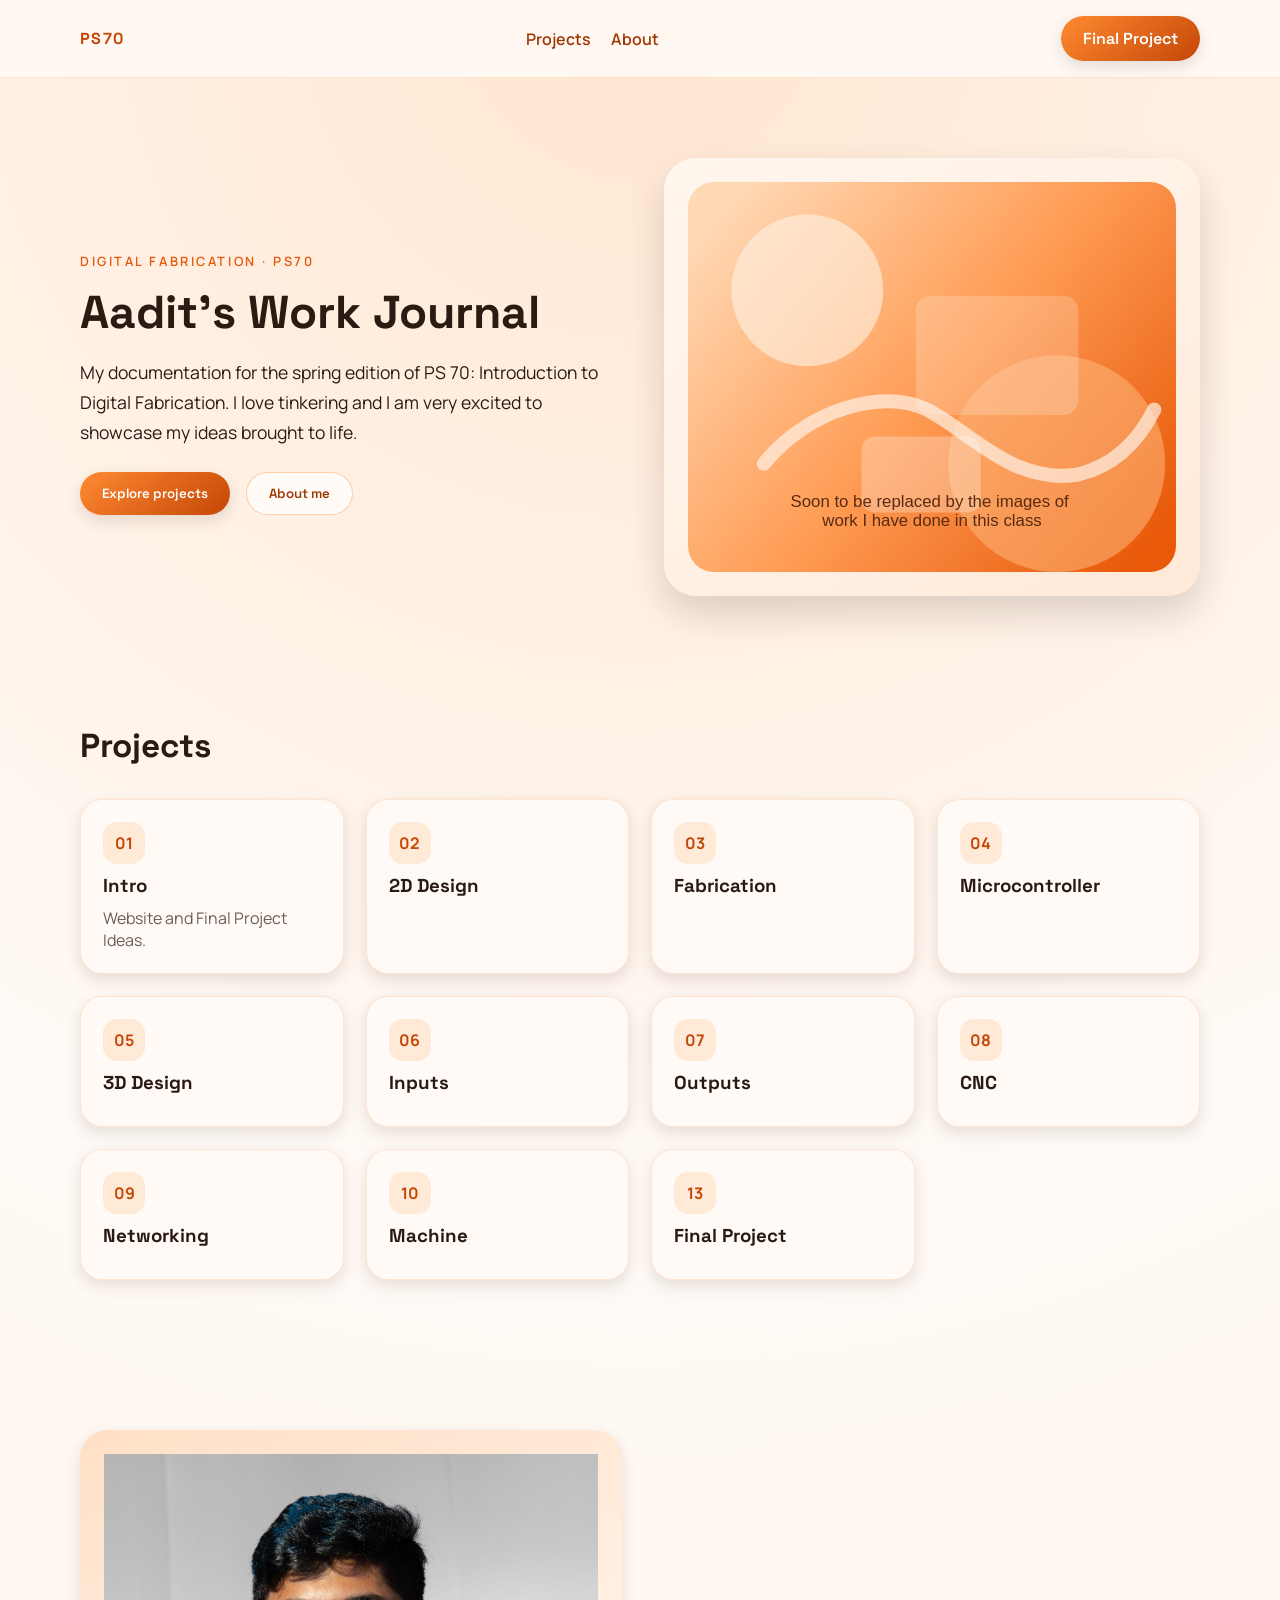
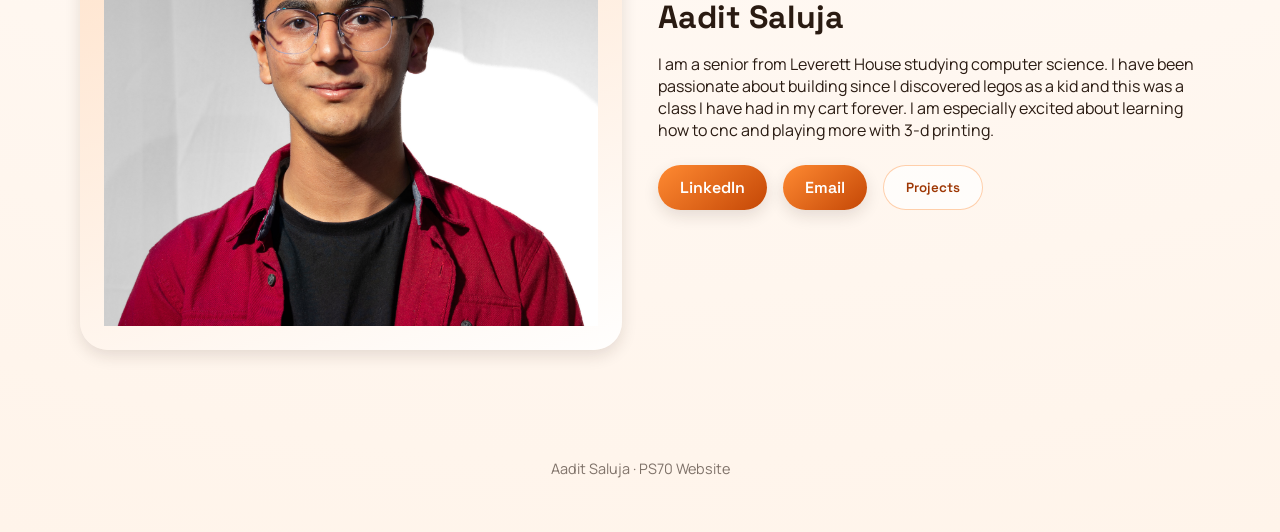
==== index.html @ 1aef9e7d "Week 1 Hand In" ====
<!doctype html>
<html lang="en">
  <head>
    <meta charset="UTF-8" />
    <meta name="viewport" content="width=device-width, initial-scale=1" />
    <title>PS70 Portfolio</title>
    <link rel="stylesheet" href="styles.css" />
  </head>
  <body>
    <header class="site-header">
      <div class="container header-inner">
        <div class="logo">PS70</div>
        <nav class="nav">
          <a href="#projects">Projects</a>
          <a href="#about">About</a>
          <!-- <a href="#contact">Contact</a> -->
        </nav>
        <a class="btn btn-solid" type="button" href="13_finalproject/index.html">Final Project</a>
      </div>
    </header>

    <main>
      <section class="hero" id="top">
        <div class="container hero-grid">
          <div class="hero-copy" data-animate>
            <p class="eyebrow">Digital Fabrication · PS70</p>
            <h1>Aadit's Work Journal</h1>
            <p class="lead">
              My documentation for the spring edition of PS 70: Introduction to Digital Fabrication. I love tinkering and I am very excited to showcase my ideas brought to life.
            </p>
            <div class="hero-actions">
              <button class="btn btn-solid" type="button" data-scroll="#projects">Explore projects</button>
              <button class="btn btn-ghost" type="button" data-scroll="#about">About me</button>
            </div>
          </div>
          <div class="hero-media" data-animate>
            <img src="assets/hero.svg" alt="Abstract orange hero artwork" />
          </div>
        </div>
      </section>

      <section class="projects" id="projects">
        <div class="container">
          <div class="section-title" data-animate>
            <h2>Projects</h2>
            <!-- <p>Each project page contains reproducible ...</p> -->
          </div>
          <div class="project-grid">
            <a class="project-card" href="01_intro/index.html" data-animate>
              <span class="tag">01</span>
              <h3>Intro</h3>
              <p>Website and Final Project Ideas.</p>
            </a>
            <a class="project-card" href="02_2Ddesign/index.html" data-animate>
              <span class="tag">02</span>
              <h3>2D Design</h3>
              <p></p>
            </a>
            <a class="project-card" href="03_fabrication/index.html" data-animate>
              <span class="tag">03</span>
              <h3>Fabrication</h3>
              <p></p>
            </a>
            <a class="project-card" href="04_microcontroller/index.html" data-animate>
              <span class="tag">04</span>
              <h3>Microcontroller</h3>
              <p></p>
            </a>
            <a class="project-card" href="05_3Ddesign/index.html" data-animate>
              <span class="tag">05</span>
              <h3>3D Design</h3>
              <p></p>
            </a>
            <a class="project-card" href="06_inputs/index.html" data-animate>
              <span class="tag">06</span>
              <h3>Inputs</h3>
              <p></p>
            </a>
            <a class="project-card" href="07_outputs/index.html" data-animate>
              <span class="tag">07</span>
              <h3>Outputs</h3>
              <p></p>
            </a>
            <a class="project-card" href="08_cnc/index.html" data-animate>
              <span class="tag">08</span>
              <h3>CNC</h3>
              <p></p>
            </a>
            <a class="project-card" href="09_networking/index.html" data-animate>
              <span class="tag">09</span>
              <h3>Networking</h3>
              <p></p>
            </a>
            <a class="project-card" href="10_machine/index.html" data-animate>
              <span class="tag">10</span>
              <h3>Machine</h3>
              <p></p>
            </a>
            <a class="project-card" href="13_finalproject/index.html" data-animate>
              <span class="tag">13</span>
              <h3>Final Project</h3>
              <p></p>
            </a>
          </div>
        </div>
      </section>

      <section class="about" id="about">
        <div class="container about-grid">
          <div class="about-media" data-animate>
            <img src="assets/Test.jpg" alt="Portrait placeholder" />
          </div>
          <div class="about-copy" data-animate>
            <h2>Aadit Saluja</h2>
            <!-- <p class="role">Designer · Builder · Storyteller</p> -->
            <p>
              I am a senior from Leverett House studying computer science. I have been passionate about building since I discovered legos as a kid and this was a class I have had in my cart forever. I am especially excited about learning how to cnc and playing more with 3-d printing.
            </p>
            <div class="about-actions">
              <a class="btn btn-solid" href="https://www.linkedin.com/in/aadit-saluja/" target="_blank" rel="noreferrer">LinkedIn</a>
              <a class="btn btn-solid" href="mailto:aaditsaluja@college.harvard.edu">Email</a>
              <button class="btn btn-ghost" type="button" data-scroll="#projects">Projects</button>
            </div>
          </div>
        </div>
      </section>

      <!-- <section class="contact" id="contact">
        <div class="container contact-card" data-animate>
          <div>
            <h2>Let’s collaborate</h2>
            <p>Reach out for feedback, collaboration, or project ideas.</p>
          </div>
          <div class="contact-actions">
            <a class="btn btn-solid" href="aaditsaluja@college.harvard.edu">Email</a>
            <a class="btn btn-ghost" href="#top">Back to top</a>
          </div>
        </div>
      </section>
    </main> -->

    <footer class="site-footer">
      <div class="container">
        <p>Aadit Saluja · PS70 Website</p>
      </div>
    </footer>

    <script src="script.js"></script>
  </body>
</html>
---- styles.css ----
@import url("https://fonts.googleapis.com/css2?family=Manrope:wght@300;400;600;700&family=Space+Grotesk:wght@400;600;700&display=swap");

*,
*::before,
*::after {
  box-sizing: border-box;
}

:root {
  --orange-25: #fff6ed;
  --orange-50: #ffe5d2;
  --orange-100: #ffc89b;
  --orange-200: #ffa664;
  --orange-300: #ff8a32;
  --orange-400: #f66d14;
  --orange-500: #e8580a;
  --orange-600: #c44706;
  --orange-700: #9e3704;
  --contrast: #1b5b78;
  --ink: #2a1b12;
  --surface: #fffaf6;
  --shadow-1: 0 6px 16px rgba(42, 27, 18, 0.12);
  --shadow-2: 0 18px 36px rgba(42, 27, 18, 0.16);
}

html {
  scroll-behavior: smooth;
}

body {
  margin: 0;
  font-family: "Manrope", "Segoe UI", sans-serif;
  color: var(--ink);
  background: radial-gradient(circle at top, #ffe6d1 0%, #fffaf6 55%, #fff4ea 100%);
}

img {
  max-width: 100%;
  display: block;
}

a {
  text-decoration: none;
  color: inherit;
}

.container {
  width: min(1120px, 92vw);
  margin: 0 auto;
}

.site-header {
  position: sticky;
  top: 0;
  z-index: 10;
  backdrop-filter: blur(12px);
  background: rgba(255, 250, 246, 0.85);
  border-bottom: 1px solid rgba(255, 138, 50, 0.2);
}

.header-inner {
  display: flex;
  align-items: center;
  gap: 24px;
  justify-content: space-between;
  padding: 16px 0;
}

.logo {
  font-family: "Space Grotesk", sans-serif;
  font-weight: 700;
  letter-spacing: 0.08em;
  color: var(--orange-600);
}

.nav {
  display: flex;
  gap: 20px;
  font-weight: 600;
}

.nav a {
  color: var(--orange-700);
}

.btn {
  border: none;
  border-radius: 999px;
  padding: 12px 22px;
  font-weight: 600;
  font-family: "Space Grotesk", sans-serif;
  cursor: pointer;
  position: relative;
  overflow: hidden;
  transition: transform 0.2s ease, box-shadow 0.2s ease;
}

.btn-solid {
  background: linear-gradient(140deg, var(--orange-300), var(--orange-600));
  color: white;
  box-shadow: var(--shadow-1);
}

.btn-ghost {
  background: rgba(255, 255, 255, 0.7);
  color: var(--orange-700);
  border: 1px solid rgba(255, 138, 50, 0.4);
}

.btn:hover {
  transform: translateY(-2px);
  box-shadow: var(--shadow-2);
}

.hero {
  padding: 80px 0 40px;
}

.hero-grid {
  display: grid;
  grid-template-columns: repeat(auto-fit, minmax(280px, 1fr));
  align-items: center;
  gap: 48px;
}

.hero-copy h1 {
  font-family: "Space Grotesk", sans-serif;
  font-size: clamp(2.4rem, 3.6vw, 3.6rem);
  margin: 12px 0 16px;
}

.eyebrow {
  text-transform: uppercase;
  letter-spacing: 0.2em;
  font-size: 0.8rem;
  font-weight: 600;
  color: var(--orange-500);
}

.lead {
  font-size: 1.1rem;
  line-height: 1.7;
}

.hero-actions,
.about-actions,
.contact-actions {
  display: flex;
  flex-wrap: wrap;
  gap: 16px;
  margin-top: 24px;
}

.hero-media {
  background: linear-gradient(145deg, rgba(255, 255, 255, 0.6), rgba(255, 232, 214, 0.9));
  border-radius: 32px;
  padding: 24px;
  box-shadow: var(--shadow-2);
}

.projects {
  padding: 60px 0 80px;
}

.section-title h2 {
  font-family: "Space Grotesk", sans-serif;
  font-size: clamp(2rem, 2.6vw, 2.6rem);
  margin-bottom: 10px;
}

.section-title p {
  color: rgba(42, 27, 18, 0.7);
}

.project-grid {
  display: grid;
  grid-template-columns: repeat(auto-fit, minmax(220px, 1fr));
  gap: 22px;
  margin-top: 32px;
}

.project-card {
  background: var(--surface);
  border-radius: 22px;
  padding: 22px;
  box-shadow: var(--shadow-1);
  border: 1px solid rgba(255, 138, 50, 0.2);
  transition: transform 0.2s ease, box-shadow 0.2s ease;
  position: relative;
}

.project-card:hover {
  transform: translateY(-6px);
  box-shadow: var(--shadow-2);
}

.project-card h3 {
  font-family: "Space Grotesk", sans-serif;
  margin: 10px 0;
}

.project-card p {
  margin: 0;
  color: rgba(42, 27, 18, 0.7);
}

.tag {
  display: inline-flex;
  align-items: center;
  justify-content: center;
  width: 42px;
  height: 42px;
  border-radius: 14px;
  background: rgba(255, 138, 50, 0.15);
  font-weight: 700;
  color: var(--orange-600);
}

.about {
  padding: 70px 0;
}

.about-grid {
  display: grid;
  grid-template-columns: repeat(auto-fit, minmax(260px, 1fr));
  gap: 36px;
  align-items: center;
}

.about-media {
  background: linear-gradient(160deg, rgba(255, 200, 155, 0.5), rgba(255, 255, 255, 0.9));
  border-radius: 28px;
  padding: 24px;
  box-shadow: var(--shadow-1);
}

.about-copy h2 {
  font-family: "Space Grotesk", sans-serif;
  font-size: 2rem;
  margin-bottom: 8px;
}

.role {
  color: var(--contrast);
  font-weight: 600;
  letter-spacing: 0.05em;
}

.contact {
  padding: 60px 0 80px;
}

.contact-card {
  background: linear-gradient(130deg, rgba(255, 216, 180, 0.95), rgba(255, 240, 228, 0.95));
  border-radius: 28px;
  padding: 32px;
  display: flex;
  flex-wrap: wrap;
  gap: 24px;
  align-items: center;
  justify-content: space-between;
  box-shadow: var(--shadow-2);
}

.site-footer {
  padding: 24px 0 40px;
  text-align: center;
  font-size: 0.9rem;
  color: rgba(42, 27, 18, 0.6);
}

.project-hero {
  padding: 80px 0 40px;
  background: linear-gradient(120deg, rgba(255, 200, 155, 0.8), rgba(255, 250, 246, 0.95));
}

.project-hero h1 {
  font-family: "Space Grotesk", sans-serif;
  font-size: clamp(2.2rem, 3vw, 3.2rem);
  margin-bottom: 12px;
}

.project-content {
  padding: 40px 0 80px;
}

.info-grid {
  display: grid;
  grid-template-columns: repeat(auto-fit, minmax(240px, 1fr));
  gap: 22px;
}

.info-card {
  background: var(--surface);
  border-radius: 20px;
  padding: 20px;
  box-shadow: var(--shadow-1);
  border: 1px solid rgba(255, 138, 50, 0.2);
}

.info-card h3 {
  font-family: "Space Grotesk", sans-serif;
  margin-top: 0;
}

.blog-flow {
  line-height: 1.7;
  max-width: 820px;
}

.blog-flow h3,
.blog-flow h4 {
  font-family: "Space Grotesk", sans-serif;
  margin-top: 0;
}

.blog-links {
  display: flex;
  align-items: center;
  gap: 12px;
  margin: 4px 0 8px;
}

.icon-link {
  display: inline-flex;
  align-items: center;
  gap: 8px;
  font-weight: 600;
  color: var(--contrast);
}

.icon-link .material-symbols-rounded {
  font-size: 20px;
  line-height: 1;
}

.blog-meta {
  color: rgba(42, 27, 18, 0.6);
  font-size: 0.95rem;
  margin-top: -6px;
}

.blog-flow img {
  border-radius: 18px;
  margin: 12px 0;
}

.caption {
  color: rgba(42, 27, 18, 0.6);
  font-size: 0.9rem;
  margin-top: 0;
}

.video-embed {
  position: relative;
  width: 100%;
  padding-top: 56.25%;
  border-radius: 16px;
  overflow: hidden;
  background: rgba(255, 138, 50, 0.08);
  margin: 12px 0;
}

.video-embed iframe {
  position: absolute;
  inset: 0;
  width: 100%;
  height: 100%;
  border: 0;
}

.ripple {
  position: absolute;
  border-radius: 50%;
  transform: scale(0);
  animation: ripple 0.6s linear;
  background-color: rgba(255, 255, 255, 0.55);
  pointer-events: none;
}

[data-animate] {
  opacity: 0;
  transform: translateY(18px);
  transition: opacity 0.6s ease, transform 0.6s ease;
}

[data-animate].in-view {
  opacity: 1;
  transform: translateY(0);
}

@keyframes ripple {
  to {
    transform: scale(4);
    opacity: 0;
  }
}

@media (max-width: 820px) {
  .nav {
    display: none;
  }

  .hero {
    padding-top: 56px;
  }
}

@media (prefers-reduced-motion: reduce) {
  *,
  *::before,
  *::after {
    animation-duration: 0.01ms !important;
    animation-iteration-count: 1 !important;
    transition-duration: 0.01ms !important;
  }
}
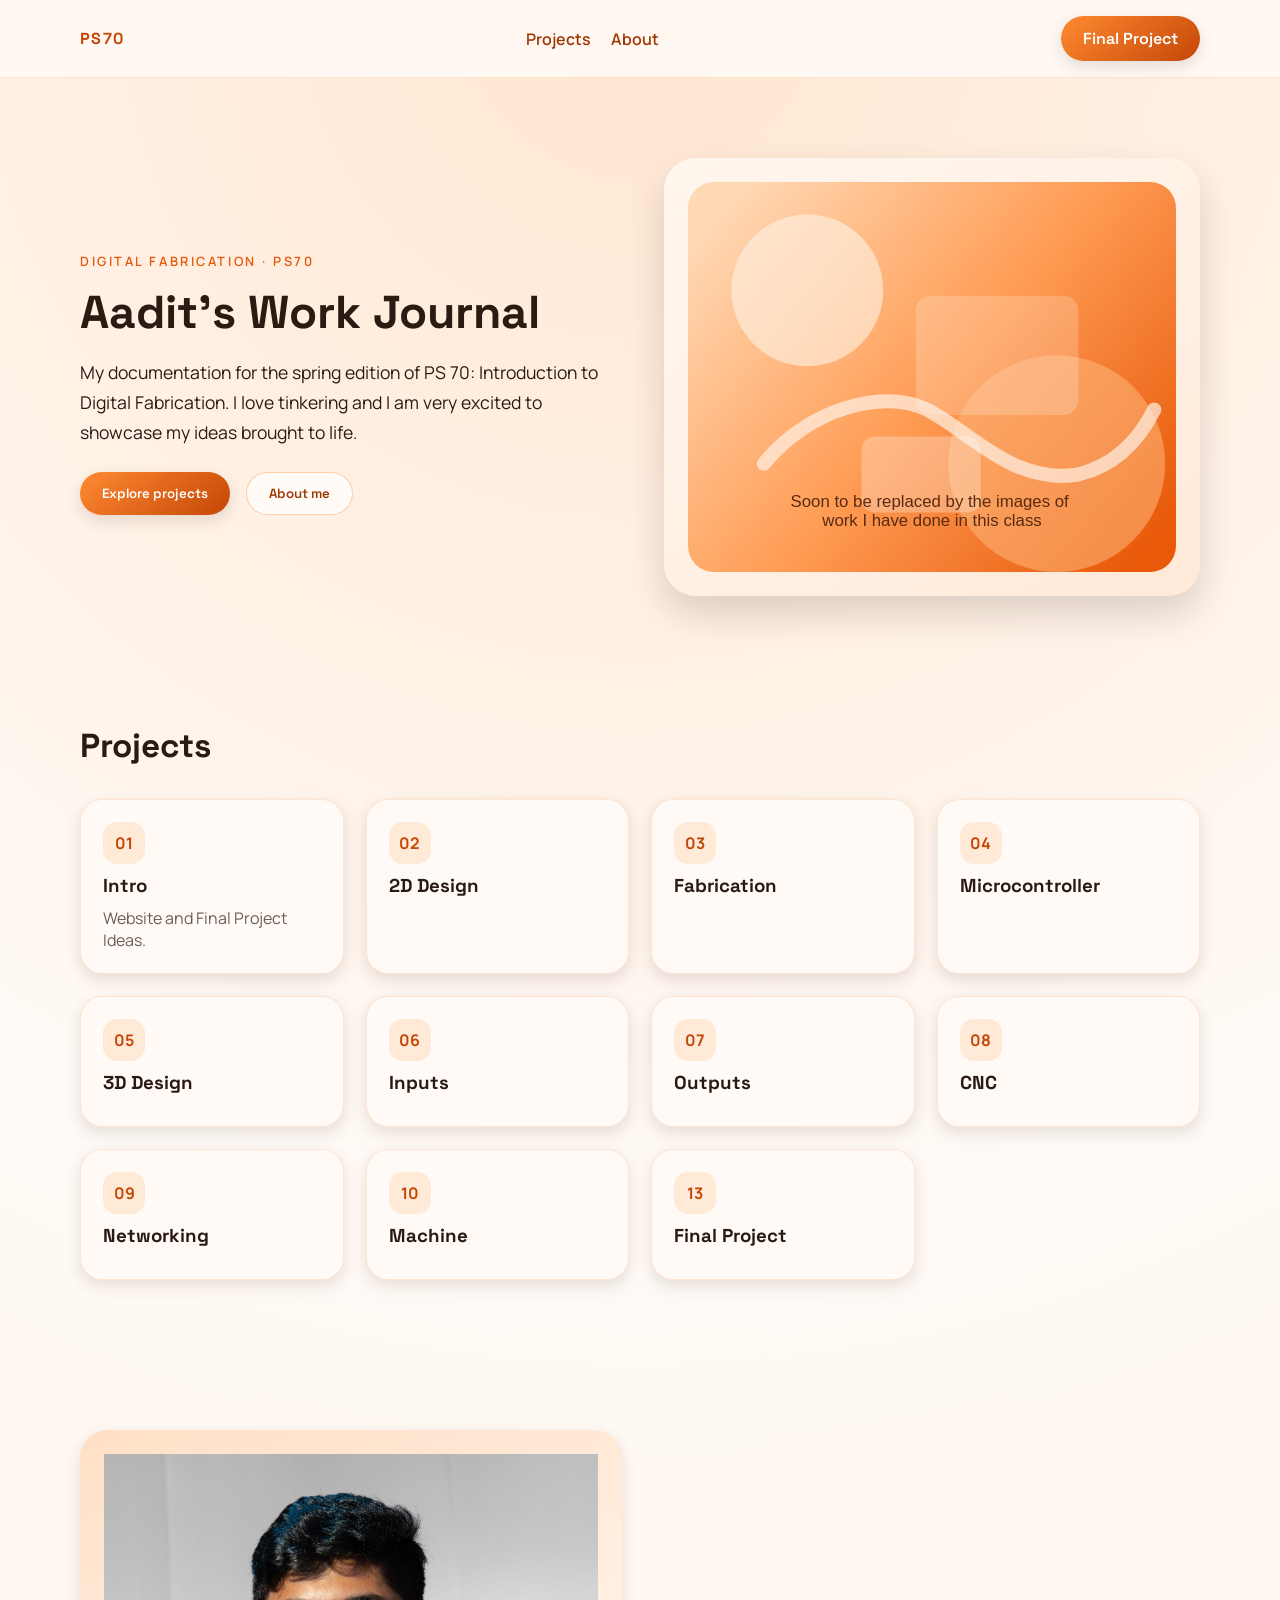
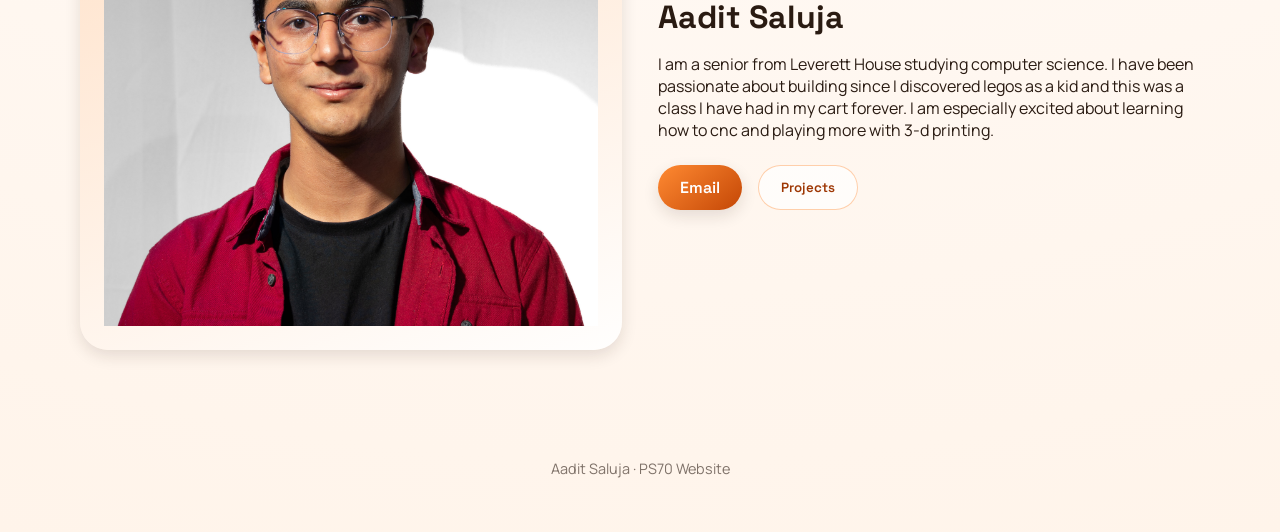
==== commit b930e0da: "update" ====
--- a/index.html
+++ b/index.html
@@ -117,7 +117,7 @@
               I am a senior from Leverett House studying computer science. I have been passionate about building since I discovered legos as a kid and this was a class I have had in my cart forever. I am especially excited about learning how to cnc and playing more with 3-d printing.
             </p>
             <div class="about-actions">
-              <a class="btn btn-solid" href="https://www.linkedin.com/in/aadit-saluja/" target="_blank" rel="noreferrer">LinkedIn</a>
+              <!-- <a class="btn btn-solid" href="https://www.linkedin.com/in/aadit-saluja/" target="_blank" rel="noreferrer">LinkedIn</a> -->
               <a class="btn btn-solid" href="mailto:aaditsaluja@college.harvard.edu">Email</a>
               <button class="btn btn-ghost" type="button" data-scroll="#projects">Projects</button>
             </div>
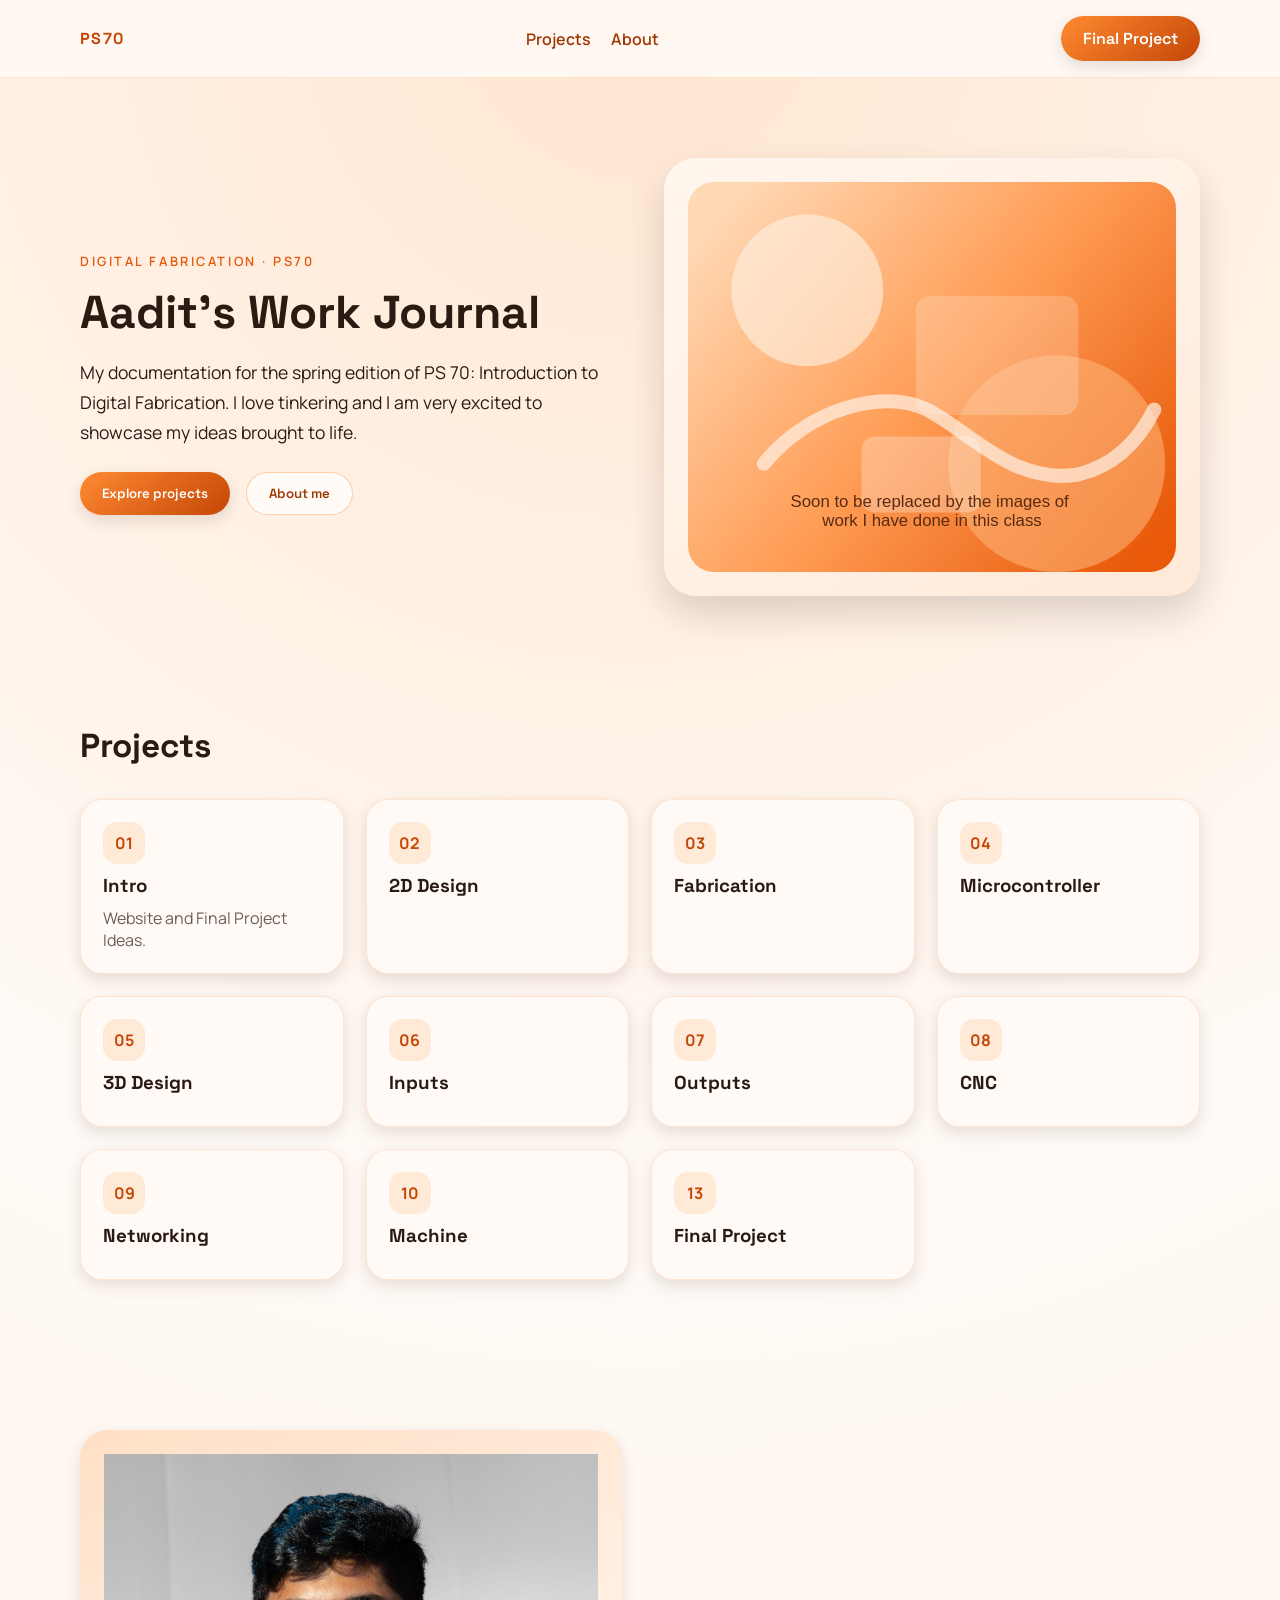
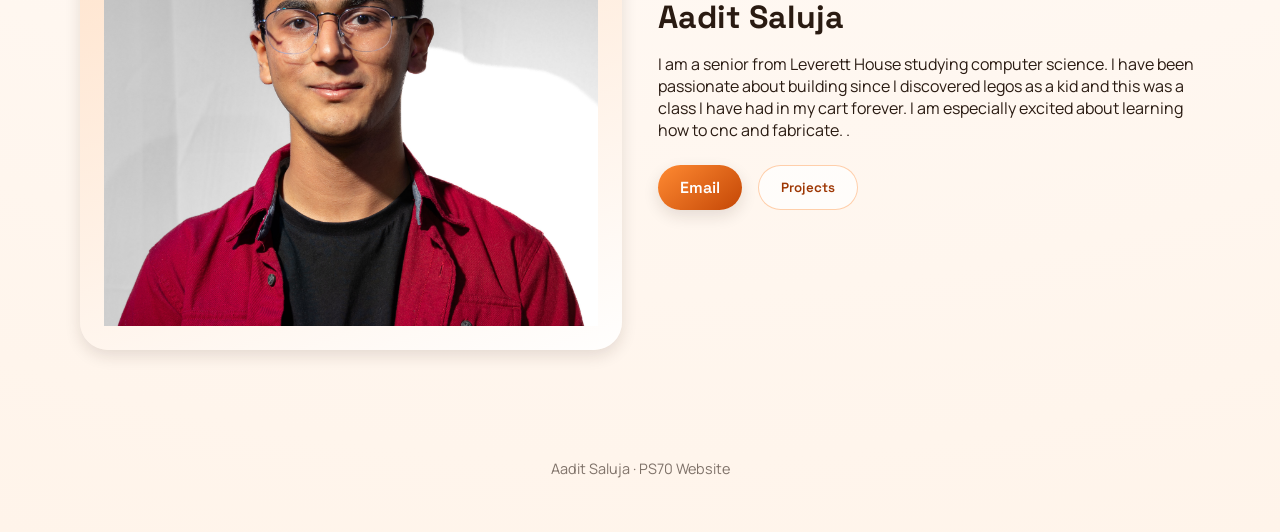
==== commit 360bd133: "Test" ====
--- a/index.html
+++ b/index.html
@@ -114,7 +114,7 @@
             <h2>Aadit Saluja</h2>
             <!-- <p class="role">Designer · Builder · Storyteller</p> -->
             <p>
-              I am a senior from Leverett House studying computer science. I have been passionate about building since I discovered legos as a kid and this was a class I have had in my cart forever. I am especially excited about learning how to cnc and playing more with 3-d printing.
+              I am a senior from Leverett House studying computer science. I have been passionate about building since I discovered legos as a kid and this was a class I have had in my cart forever. I am especially excited about learning how to cnc and fabricate. .
             </p>
             <div class="about-actions">
               <!-- <a class="btn btn-solid" href="https://www.linkedin.com/in/aadit-saluja/" target="_blank" rel="noreferrer">LinkedIn</a> -->
@@ -139,6 +139,7 @@
       </section>
     </main> -->
 
+
     <footer class="site-footer">
       <div class="container">
         <p>Aadit Saluja · PS70 Website</p>
--- a/styles.css
+++ b/styles.css
@@ -369,6 +369,37 @@
   border: 0;
 }
 
+.stl-viewer {
+  background: rgba(255, 255, 255, 0.6);
+  border-radius: 24px;
+  padding: 16px;
+  border: 1px solid rgba(255, 138, 50, 0.25);
+  box-shadow: var(--shadow-1);
+}
+
+.stl-viewer canvas {
+  width: 100%;
+  min-height: 360px;
+  display: block;
+  border-radius: 18px;
+}
+
+.simple-gallery {
+  display: grid;
+  grid-template-columns: repeat(auto-fit, minmax(180px, 1fr));
+  gap: 16px;
+}
+
+.simple-gallery img {
+  width: 100%;
+  height: 100%;
+  display: block;
+  object-fit: cover;
+  border-radius: 18px;
+  box-shadow: var(--shadow-1);
+  background: rgba(255, 255, 255, 0.5);
+}
+
 .ripple {
   position: absolute;
   border-radius: 50%;
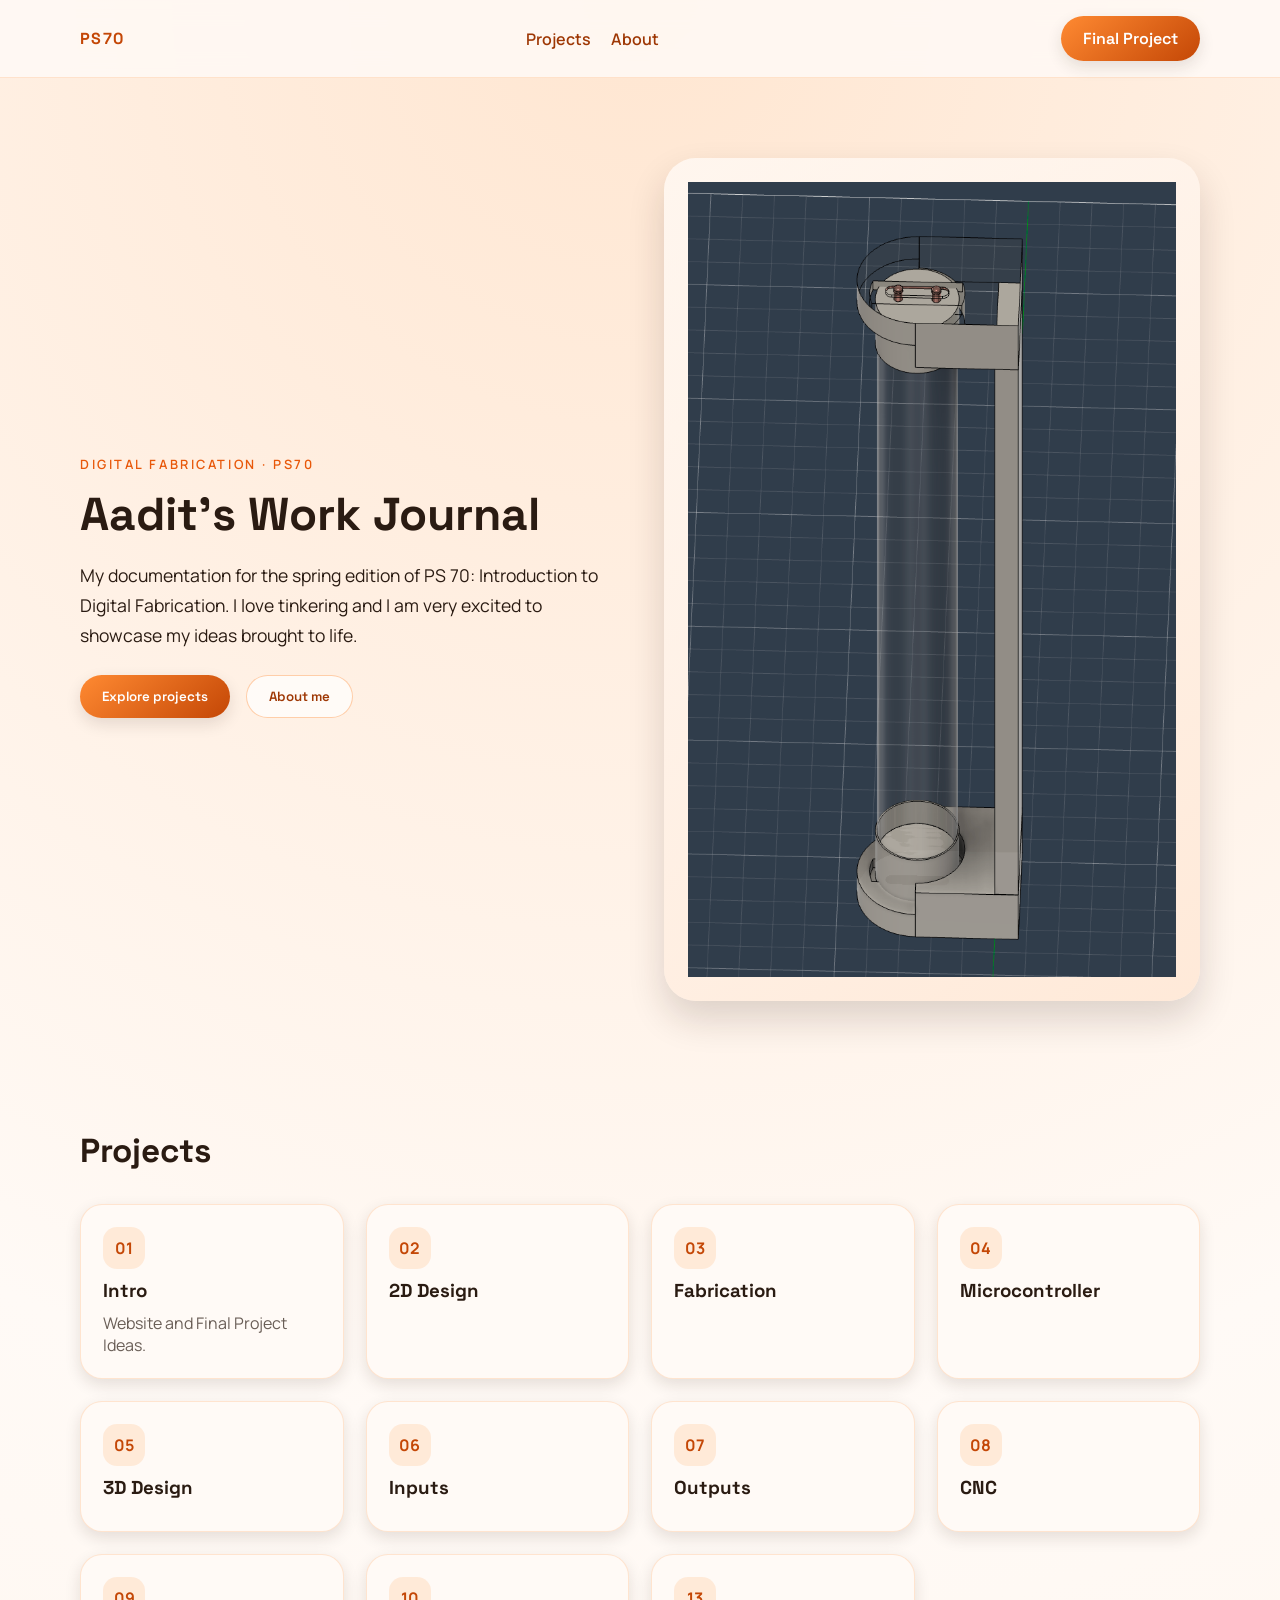
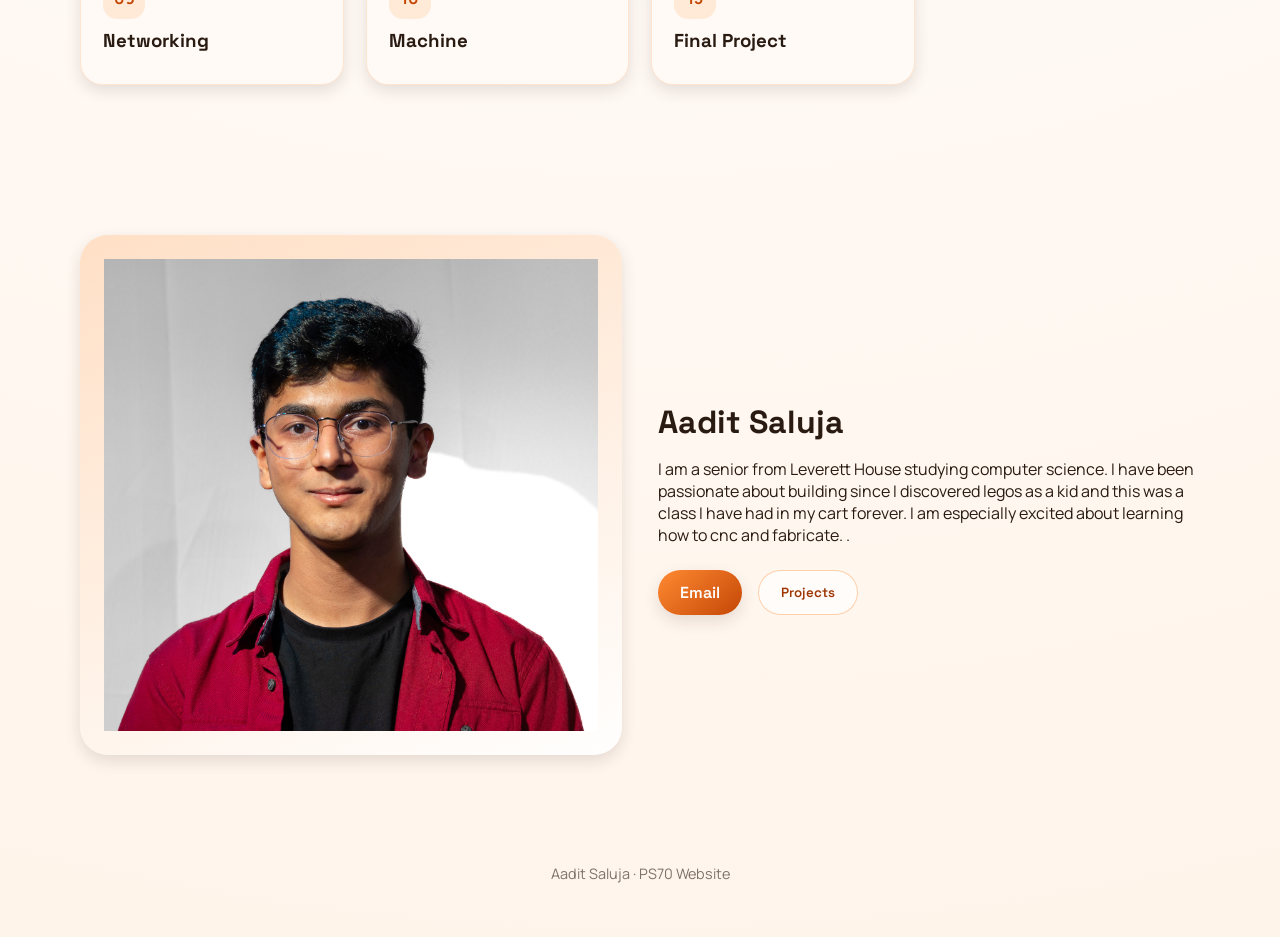
==== commit 89b02a71: "Update" ====
--- a/index.html
+++ b/index.html
@@ -34,7 +34,7 @@
             </div>
           </div>
           <div class="hero-media" data-animate>
-            <img src="assets/hero.svg" alt="Abstract orange hero artwork" />
+            <img src="assets/assm.png" alt="Abstract orange hero artwork" />
           </div>
         </div>
       </section>
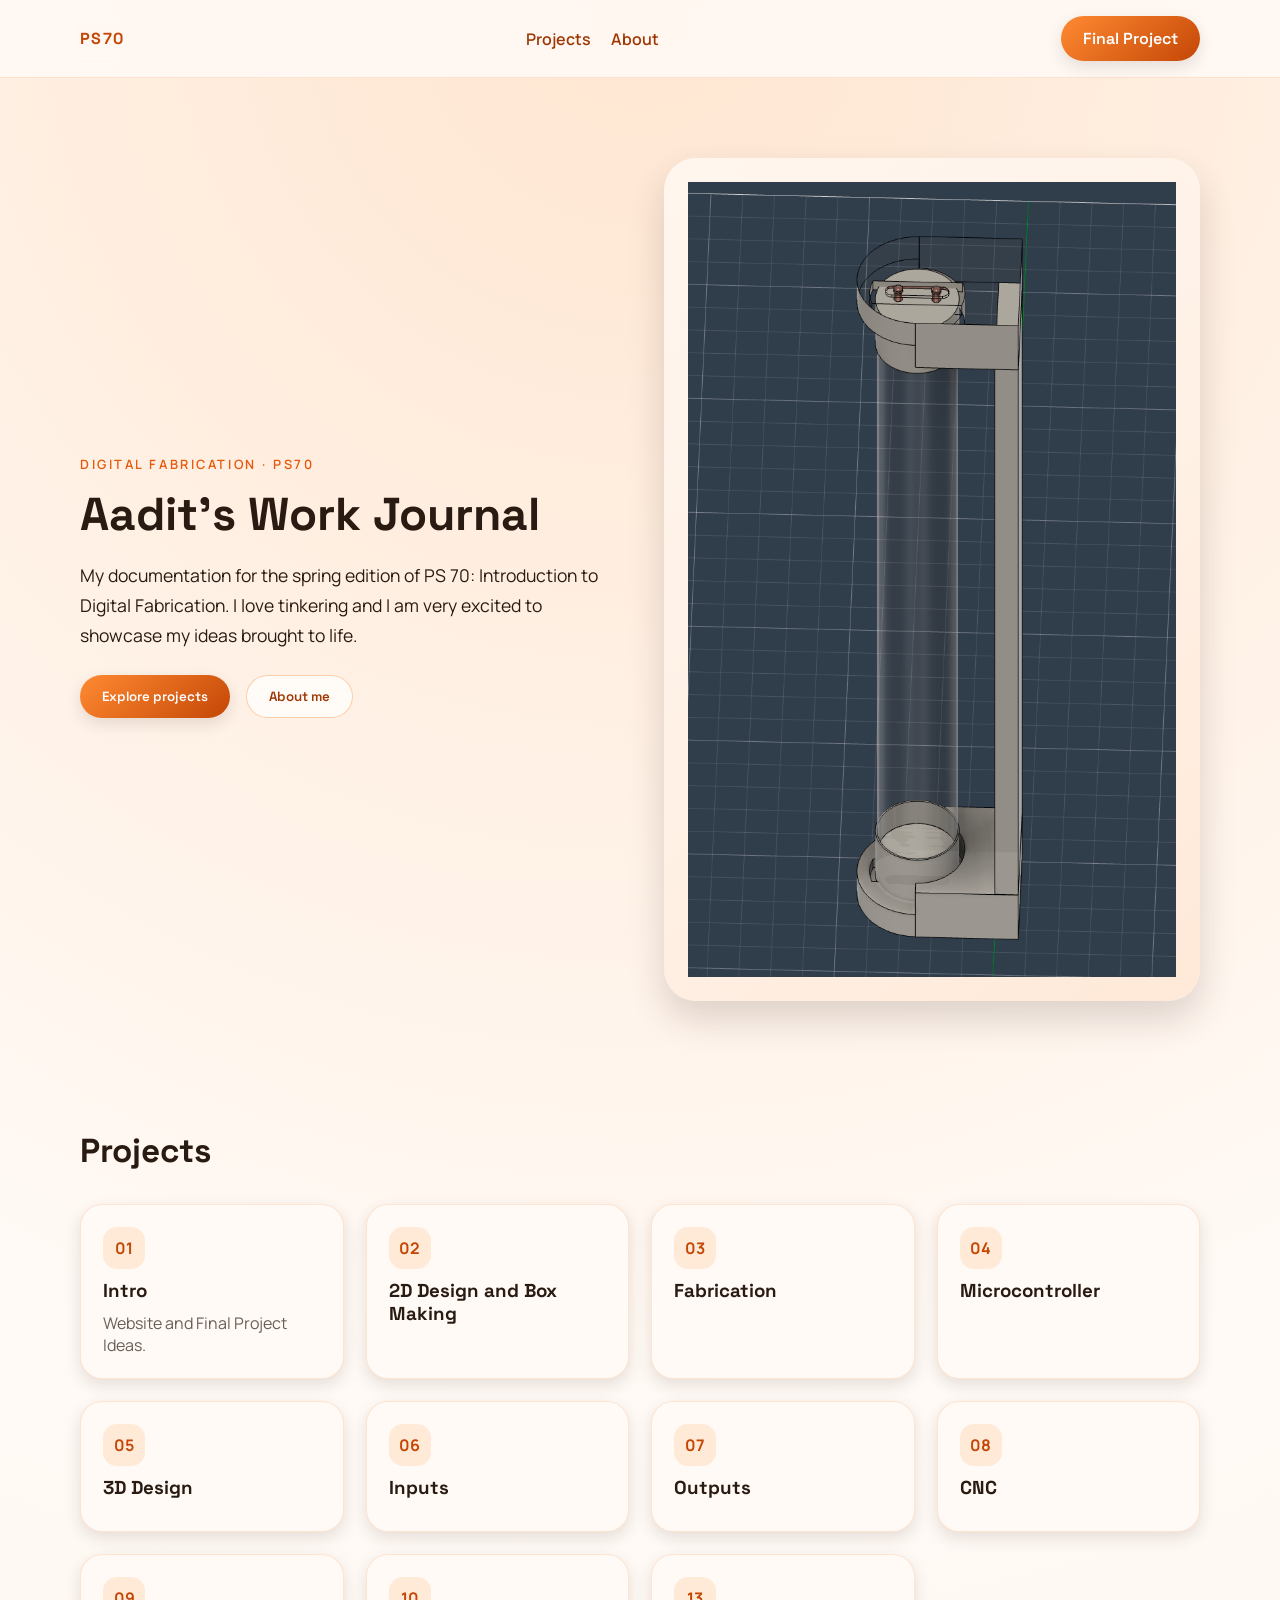
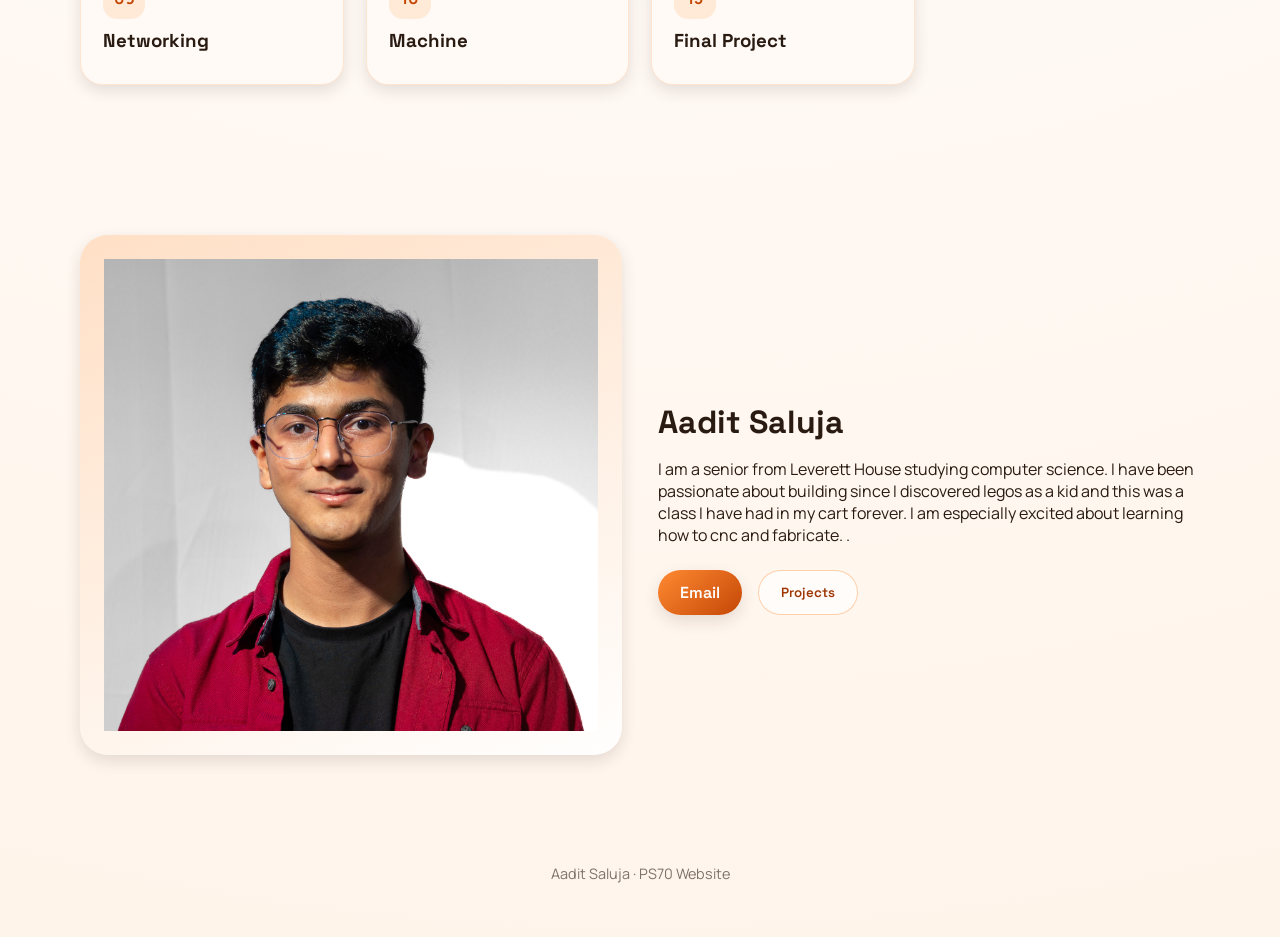
==== commit faa331d6: "content" ====
--- a/index.html
+++ b/index.html
@@ -53,7 +53,7 @@
             </a>
             <a class="project-card" href="02_2Ddesign/index.html" data-animate>
               <span class="tag">02</span>
-              <h3>2D Design</h3>
+              <h3>2D Design and Box Making</h3>
               <p></p>
             </a>
             <a class="project-card" href="03_fabrication/index.html" data-animate>
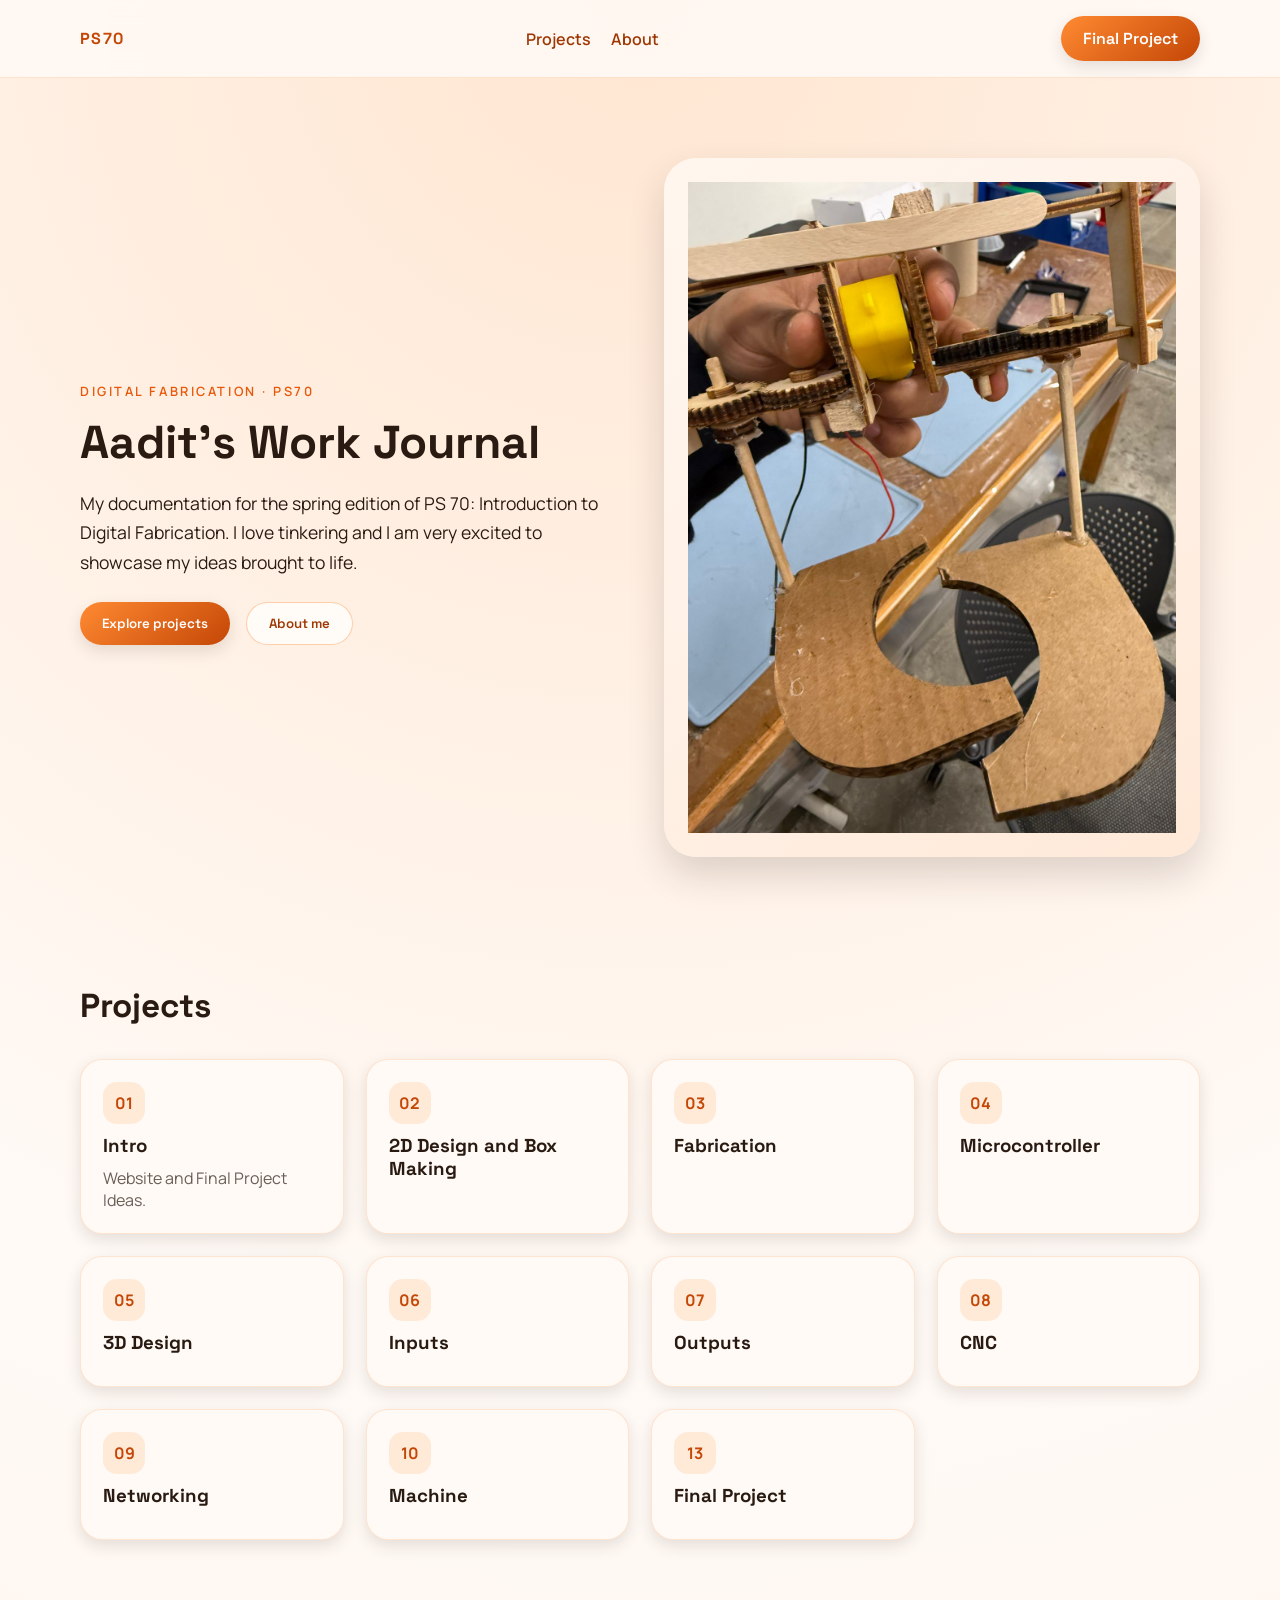
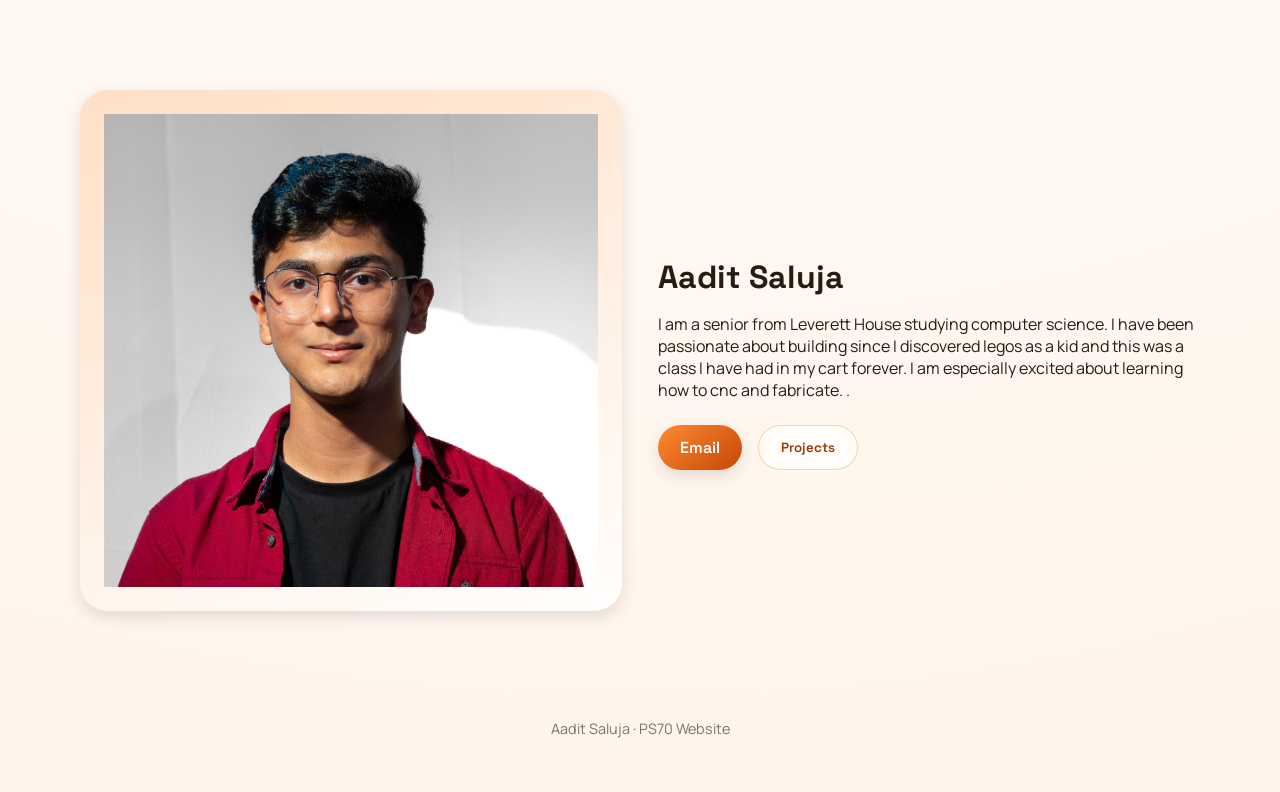
==== commit b10b9566: "Week 3 WIP: Text" ====
--- a/index.html
+++ b/index.html
@@ -34,7 +34,7 @@
             </div>
           </div>
           <div class="hero-media" data-animate>
-            <img src="assets/assm.png" alt="Abstract orange hero artwork" />
+            <img src="assets/newhero.jpeg" alt="Abstract orange hero artwork" />
           </div>
         </div>
       </section>
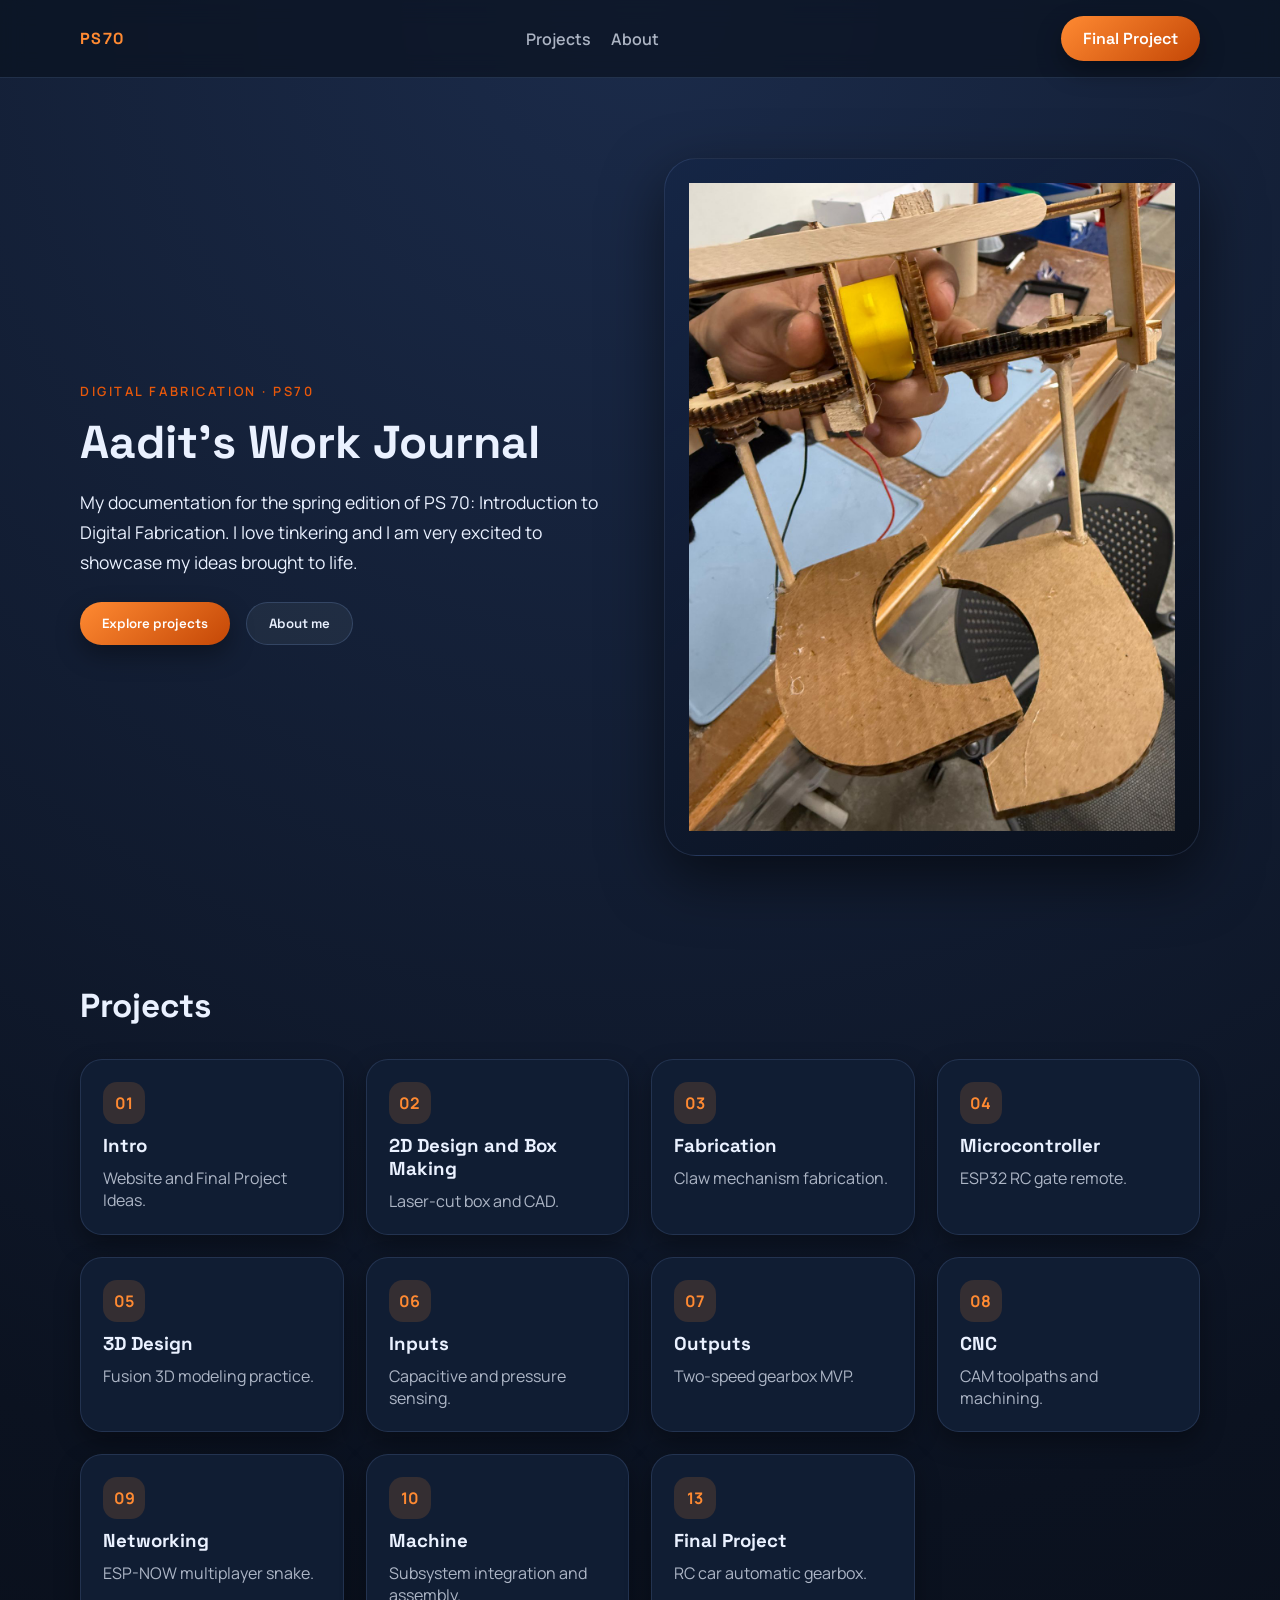
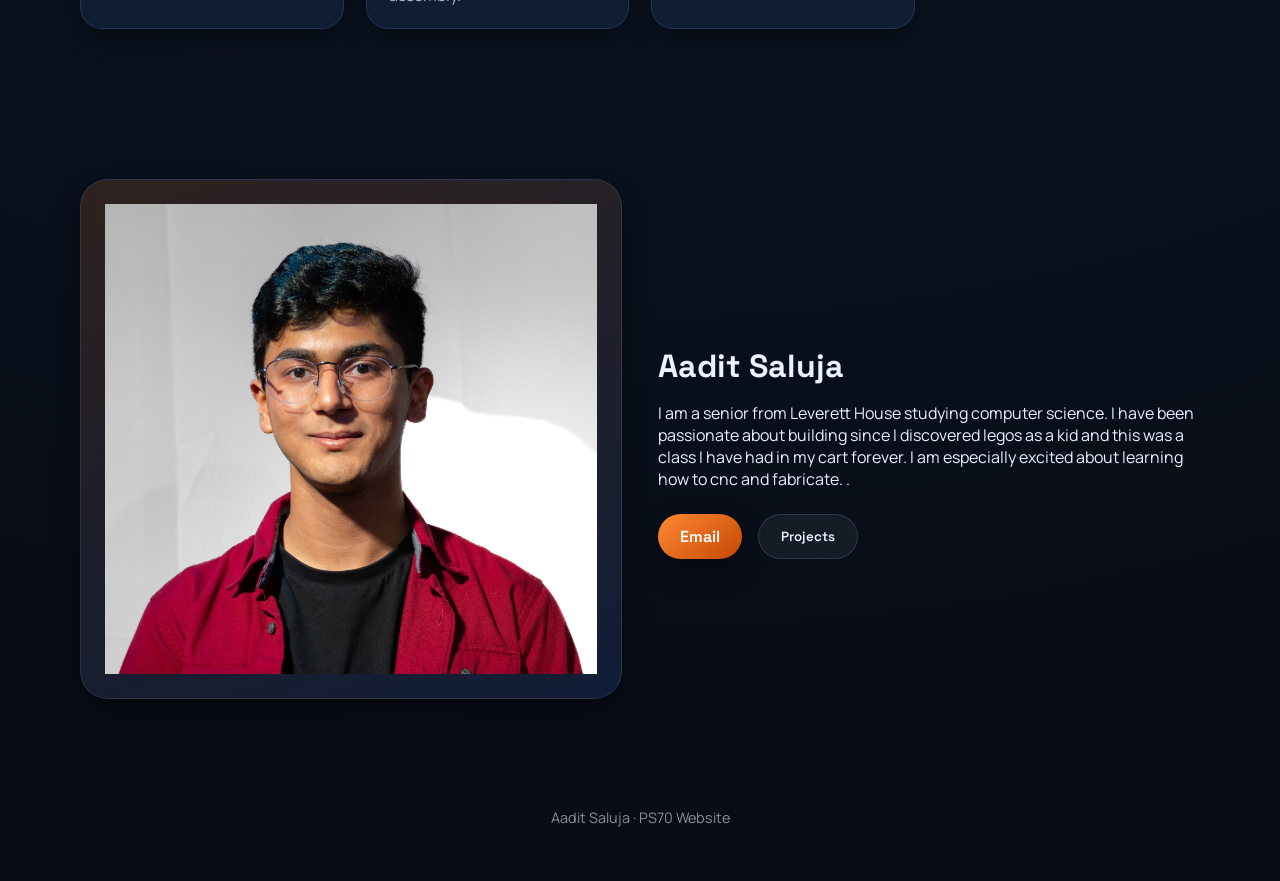
==== commit d15d425a: "colour theme change" ====
--- a/index.html
+++ b/index.html
@@ -54,52 +54,52 @@
             <a class="project-card" href="02_2Ddesign/index.html" data-animate>
               <span class="tag">02</span>
               <h3>2D Design and Box Making</h3>
-              <p></p>
+              <p>Laser-cut box and CAD.</p>
             </a>
             <a class="project-card" href="03_fabrication/index.html" data-animate>
               <span class="tag">03</span>
               <h3>Fabrication</h3>
-              <p></p>
+              <p>Claw mechanism fabrication.</p>
             </a>
             <a class="project-card" href="04_microcontroller/index.html" data-animate>
               <span class="tag">04</span>
               <h3>Microcontroller</h3>
-              <p></p>
+              <p>ESP32 RC gate remote.</p>
             </a>
             <a class="project-card" href="05_3Ddesign/index.html" data-animate>
               <span class="tag">05</span>
               <h3>3D Design</h3>
-              <p></p>
+              <p>Fusion 3D modeling practice.</p>
             </a>
             <a class="project-card" href="06_inputs/index.html" data-animate>
               <span class="tag">06</span>
               <h3>Inputs</h3>
-              <p></p>
+              <p>Capacitive and pressure sensing.</p>
             </a>
             <a class="project-card" href="07_outputs/index.html" data-animate>
               <span class="tag">07</span>
               <h3>Outputs</h3>
-              <p></p>
+              <p>Two-speed gearbox MVP.</p>
             </a>
             <a class="project-card" href="08_cnc/index.html" data-animate>
               <span class="tag">08</span>
               <h3>CNC</h3>
-              <p></p>
+              <p>CAM toolpaths and machining.</p>
             </a>
             <a class="project-card" href="09_networking/index.html" data-animate>
               <span class="tag">09</span>
               <h3>Networking</h3>
-              <p></p>
+              <p>ESP-NOW multiplayer snake.</p>
             </a>
             <a class="project-card" href="10_machine/index.html" data-animate>
               <span class="tag">10</span>
               <h3>Machine</h3>
-              <p></p>
+              <p>Subsystem integration and assembly.</p>
             </a>
             <a class="project-card" href="13_finalproject/index.html" data-animate>
               <span class="tag">13</span>
               <h3>Final Project</h3>
-              <p></p>
+              <p>RC car automatic gearbox.</p>
             </a>
           </div>
         </div>
--- a/styles.css
+++ b/styles.css
@@ -16,11 +16,15 @@
   --orange-500: #e8580a;
   --orange-600: #c44706;
   --orange-700: #9e3704;
-  --contrast: #1b5b78;
-  --ink: #2a1b12;
-  --surface: #fffaf6;
-  --shadow-1: 0 6px 16px rgba(42, 27, 18, 0.12);
-  --shadow-2: 0 18px 36px rgba(42, 27, 18, 0.16);
+  --contrast: #7dd3fc;
+  --ink: #eaf1ff;
+  --muted: rgba(234, 241, 255, 0.72);
+  --muted-2: rgba(234, 241, 255, 0.58);
+  --surface: #101d33;
+  --surface-2: #142546;
+  --border: rgba(146, 186, 255, 0.18);
+  --shadow-1: 0 10px 24px rgba(0, 0, 0, 0.35);
+  --shadow-2: 0 22px 60px rgba(0, 0, 0, 0.55);
 }
 
 html {
@@ -31,7 +35,7 @@
   margin: 0;
   font-family: "Manrope", "Segoe UI", sans-serif;
   color: var(--ink);
-  background: radial-gradient(circle at top, #ffe6d1 0%, #fffaf6 55%, #fff4ea 100%);
+  background: radial-gradient(circle at top, #1b2b4a 0%, #0b1220 60%, #070b13 100%);
 }
 
 img {
@@ -54,8 +58,8 @@
   top: 0;
   z-index: 10;
   backdrop-filter: blur(12px);
-  background: rgba(255, 250, 246, 0.85);
-  border-bottom: 1px solid rgba(255, 138, 50, 0.2);
+  background: rgba(11, 18, 32, 0.72);
+  border-bottom: 1px solid rgba(146, 186, 255, 0.16);
 }
 
 .header-inner {
@@ -70,7 +74,7 @@
   font-family: "Space Grotesk", sans-serif;
   font-weight: 700;
   letter-spacing: 0.08em;
-  color: var(--orange-600);
+  color: var(--orange-300);
 }
 
 .nav {
@@ -80,7 +84,12 @@
 }
 
 .nav a {
-  color: var(--orange-700);
+  color: var(--muted);
+  transition: color 0.2s ease;
+}
+
+.nav a:hover {
+  color: var(--ink);
 }
 
 .btn {
@@ -102,9 +111,9 @@
 }
 
 .btn-ghost {
-  background: rgba(255, 255, 255, 0.7);
-  color: var(--orange-700);
-  border: 1px solid rgba(255, 138, 50, 0.4);
+  background: rgba(234, 241, 255, 0.06);
+  color: var(--ink);
+  border: 1px solid var(--border);
 }
 
 .btn:hover {
@@ -152,10 +161,11 @@
 }
 
 .hero-media {
-  background: linear-gradient(145deg, rgba(255, 255, 255, 0.6), rgba(255, 232, 214, 0.9));
+  background: linear-gradient(145deg, rgba(20, 37, 70, 0.75), rgba(7, 11, 19, 0.65));
   border-radius: 32px;
   padding: 24px;
   box-shadow: var(--shadow-2);
+  border: 1px solid rgba(146, 186, 255, 0.14);
 }
 
 .projects {
@@ -169,7 +179,7 @@
 }
 
 .section-title p {
-  color: rgba(42, 27, 18, 0.7);
+  color: var(--muted);
 }
 
 .project-grid {
@@ -184,7 +194,7 @@
   border-radius: 22px;
   padding: 22px;
   box-shadow: var(--shadow-1);
-  border: 1px solid rgba(255, 138, 50, 0.2);
+  border: 1px solid rgba(146, 186, 255, 0.14);
   transition: transform 0.2s ease, box-shadow 0.2s ease;
   position: relative;
 }
@@ -201,7 +211,7 @@
 
 .project-card p {
   margin: 0;
-  color: rgba(42, 27, 18, 0.7);
+  color: var(--muted);
 }
 
 .tag {
@@ -213,7 +223,7 @@
   border-radius: 14px;
   background: rgba(255, 138, 50, 0.15);
   font-weight: 700;
-  color: var(--orange-600);
+  color: var(--orange-300);
 }
 
 .about {
@@ -228,10 +238,11 @@
 }
 
 .about-media {
-  background: linear-gradient(160deg, rgba(255, 200, 155, 0.5), rgba(255, 255, 255, 0.9));
+  background: linear-gradient(160deg, rgba(255, 138, 50, 0.15), rgba(20, 37, 70, 0.7));
   border-radius: 28px;
   padding: 24px;
   box-shadow: var(--shadow-1);
+  border: 1px solid rgba(146, 186, 255, 0.14);
 }
 
 .about-copy h2 {
@@ -251,7 +262,7 @@
 }
 
 .contact-card {
-  background: linear-gradient(130deg, rgba(255, 216, 180, 0.95), rgba(255, 240, 228, 0.95));
+  background: linear-gradient(130deg, rgba(20, 37, 70, 0.85), rgba(16, 29, 51, 0.85));
   border-radius: 28px;
   padding: 32px;
   display: flex;
@@ -260,18 +271,21 @@
   align-items: center;
   justify-content: space-between;
   box-shadow: var(--shadow-2);
+  border: 1px solid rgba(146, 186, 255, 0.14);
 }
 
 .site-footer {
   padding: 24px 0 40px;
   text-align: center;
   font-size: 0.9rem;
-  color: rgba(42, 27, 18, 0.6);
+  color: var(--muted-2);
 }
 
 .project-hero {
   padding: 80px 0 40px;
-  background: linear-gradient(120deg, rgba(255, 200, 155, 0.8), rgba(255, 250, 246, 0.95));
+  background: radial-gradient(circle at 18% 12%, rgba(255, 138, 50, 0.14), transparent 58%),
+    linear-gradient(130deg, rgba(20, 37, 70, 0.92), rgba(11, 18, 32, 0.96));
+  border-bottom: 1px solid rgba(146, 186, 255, 0.12);
 }
 
 .project-hero h1 {
@@ -295,7 +309,7 @@
   border-radius: 20px;
   padding: 20px;
   box-shadow: var(--shadow-1);
-  border: 1px solid rgba(255, 138, 50, 0.2);
+  border: 1px solid rgba(146, 186, 255, 0.14);
 }
 
 .info-card h3 {
@@ -335,7 +349,7 @@
 }
 
 .blog-meta {
-  color: rgba(42, 27, 18, 0.6);
+  color: var(--muted-2);
   font-size: 0.95rem;
   margin-top: -6px;
 }
@@ -346,9 +360,32 @@
 }
 
 .caption {
-  color: rgba(42, 27, 18, 0.6);
+  color: var(--muted-2);
   font-size: 0.9rem;
   margin-top: 0;
+}
+
+.code-block {
+  background: rgba(16, 29, 51, 0.78);
+  border: 1px solid rgba(146, 186, 255, 0.14);
+  border-radius: 18px;
+  box-shadow: var(--shadow-1);
+  padding: 18px 20px;
+  overflow-x: auto;
+}
+
+.code-block pre {
+  margin: 0;
+  font-family: "SFMono-Regular", Consolas, "Liberation Mono", Menlo, monospace;
+  font-size: 0.95rem;
+  line-height: 1.6;
+  color: var(--ink);
+}
+
+.code-block pre code {
+  background: transparent;
+  padding: 0;
+  display: block;
 }
 
 .video-embed {
@@ -357,8 +394,9 @@
   padding-top: 56.25%;
   border-radius: 16px;
   overflow: hidden;
-  background: rgba(255, 138, 50, 0.08);
+  background: rgba(125, 211, 252, 0.06);
   margin: 12px 0;
+  border: 1px solid rgba(146, 186, 255, 0.12);
 }
 
 .video-embed iframe {
@@ -370,10 +408,10 @@
 }
 
 .stl-viewer {
-  background: rgba(255, 255, 255, 0.6);
+  background: rgba(16, 29, 51, 0.7);
   border-radius: 24px;
   padding: 16px;
-  border: 1px solid rgba(255, 138, 50, 0.25);
+  border: 1px solid rgba(146, 186, 255, 0.14);
   box-shadow: var(--shadow-1);
 }
 
@@ -397,7 +435,7 @@
   object-fit: cover;
   border-radius: 18px;
   box-shadow: var(--shadow-1);
-  background: rgba(255, 255, 255, 0.5);
+  background: rgba(16, 29, 51, 0.65);
 }
 
 .ripple {
@@ -405,8 +443,21 @@
   border-radius: 50%;
   transform: scale(0);
   animation: ripple 0.6s linear;
-  background-color: rgba(255, 255, 255, 0.55);
+  background-color: rgba(234, 241, 255, 0.28);
   pointer-events: none;
+}
+
+.blog-flow a,
+.project-content a {
+  color: var(--contrast);
+  text-decoration: underline;
+  text-decoration-color: rgba(125, 211, 252, 0.35);
+  text-underline-offset: 3px;
+}
+
+.blog-flow a:hover,
+.project-content a:hover {
+  text-decoration-color: rgba(125, 211, 252, 0.7);
 }
 
 [data-animate] {
